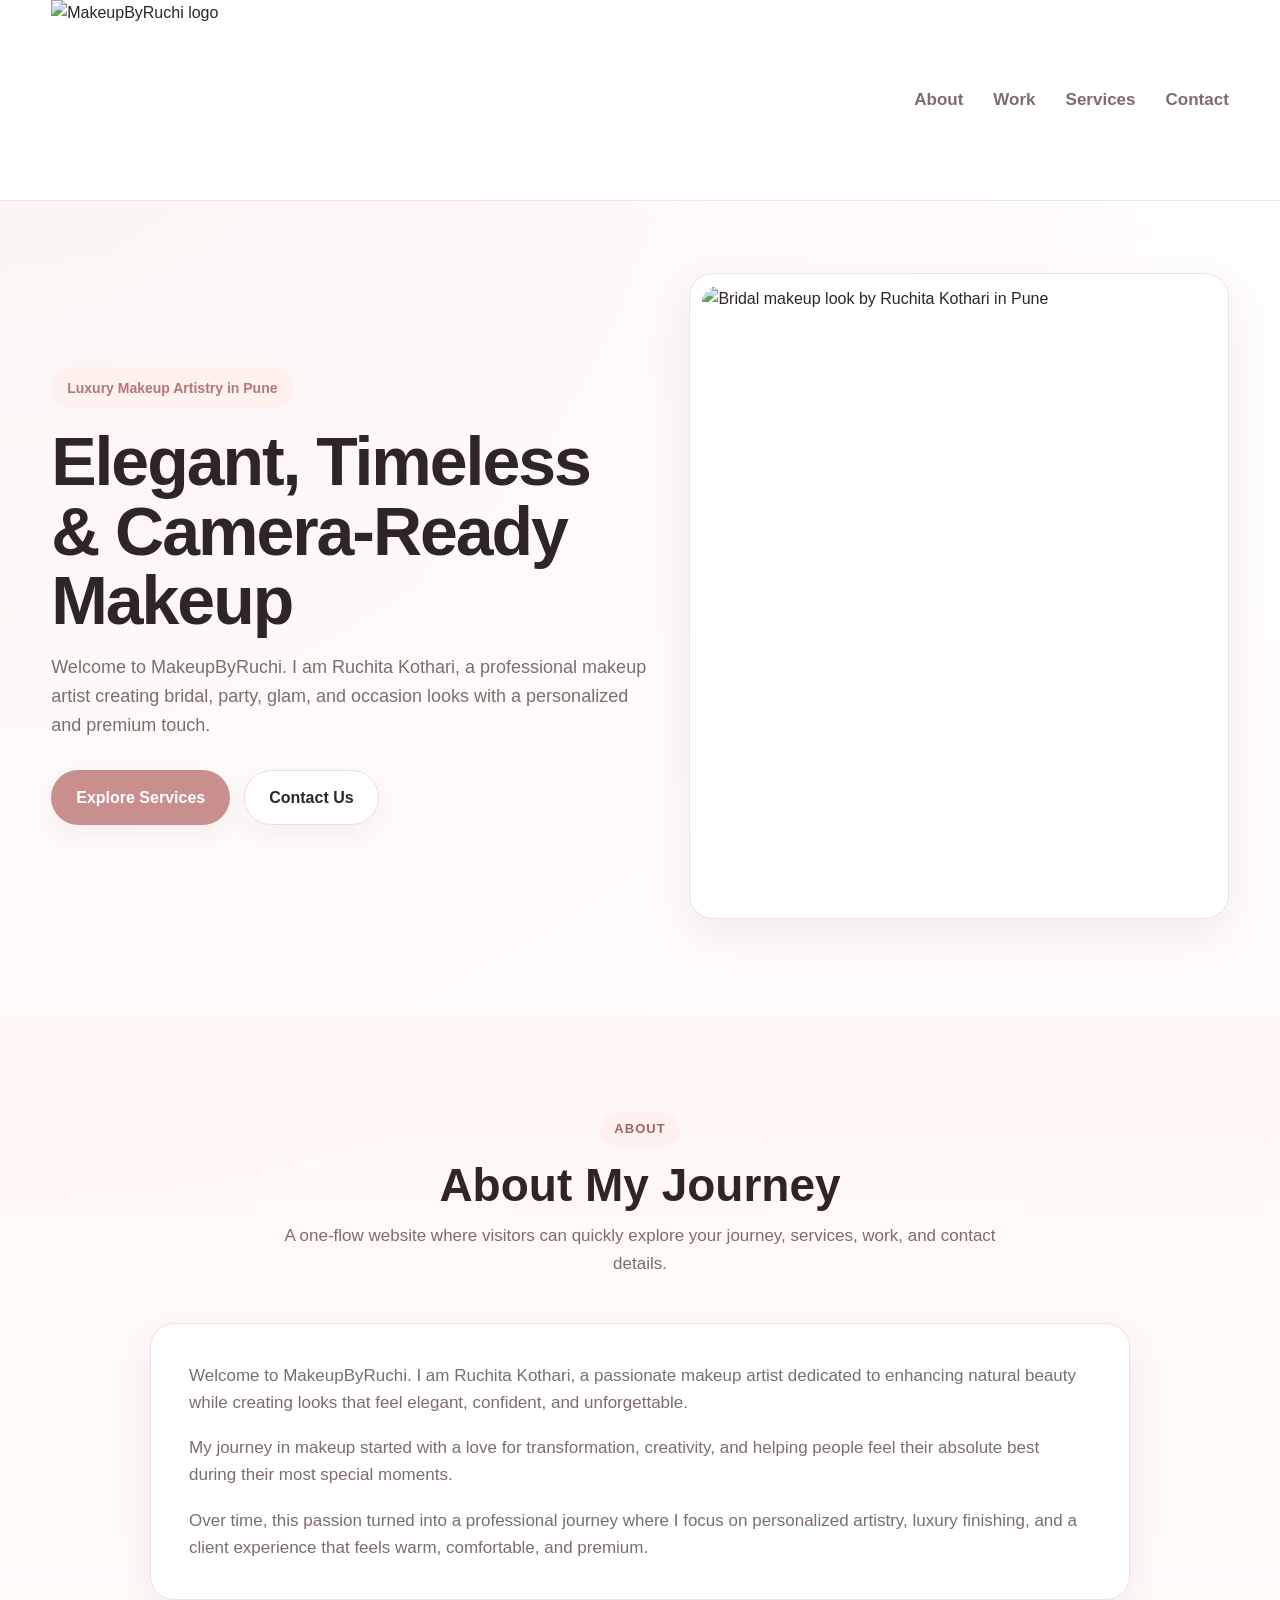
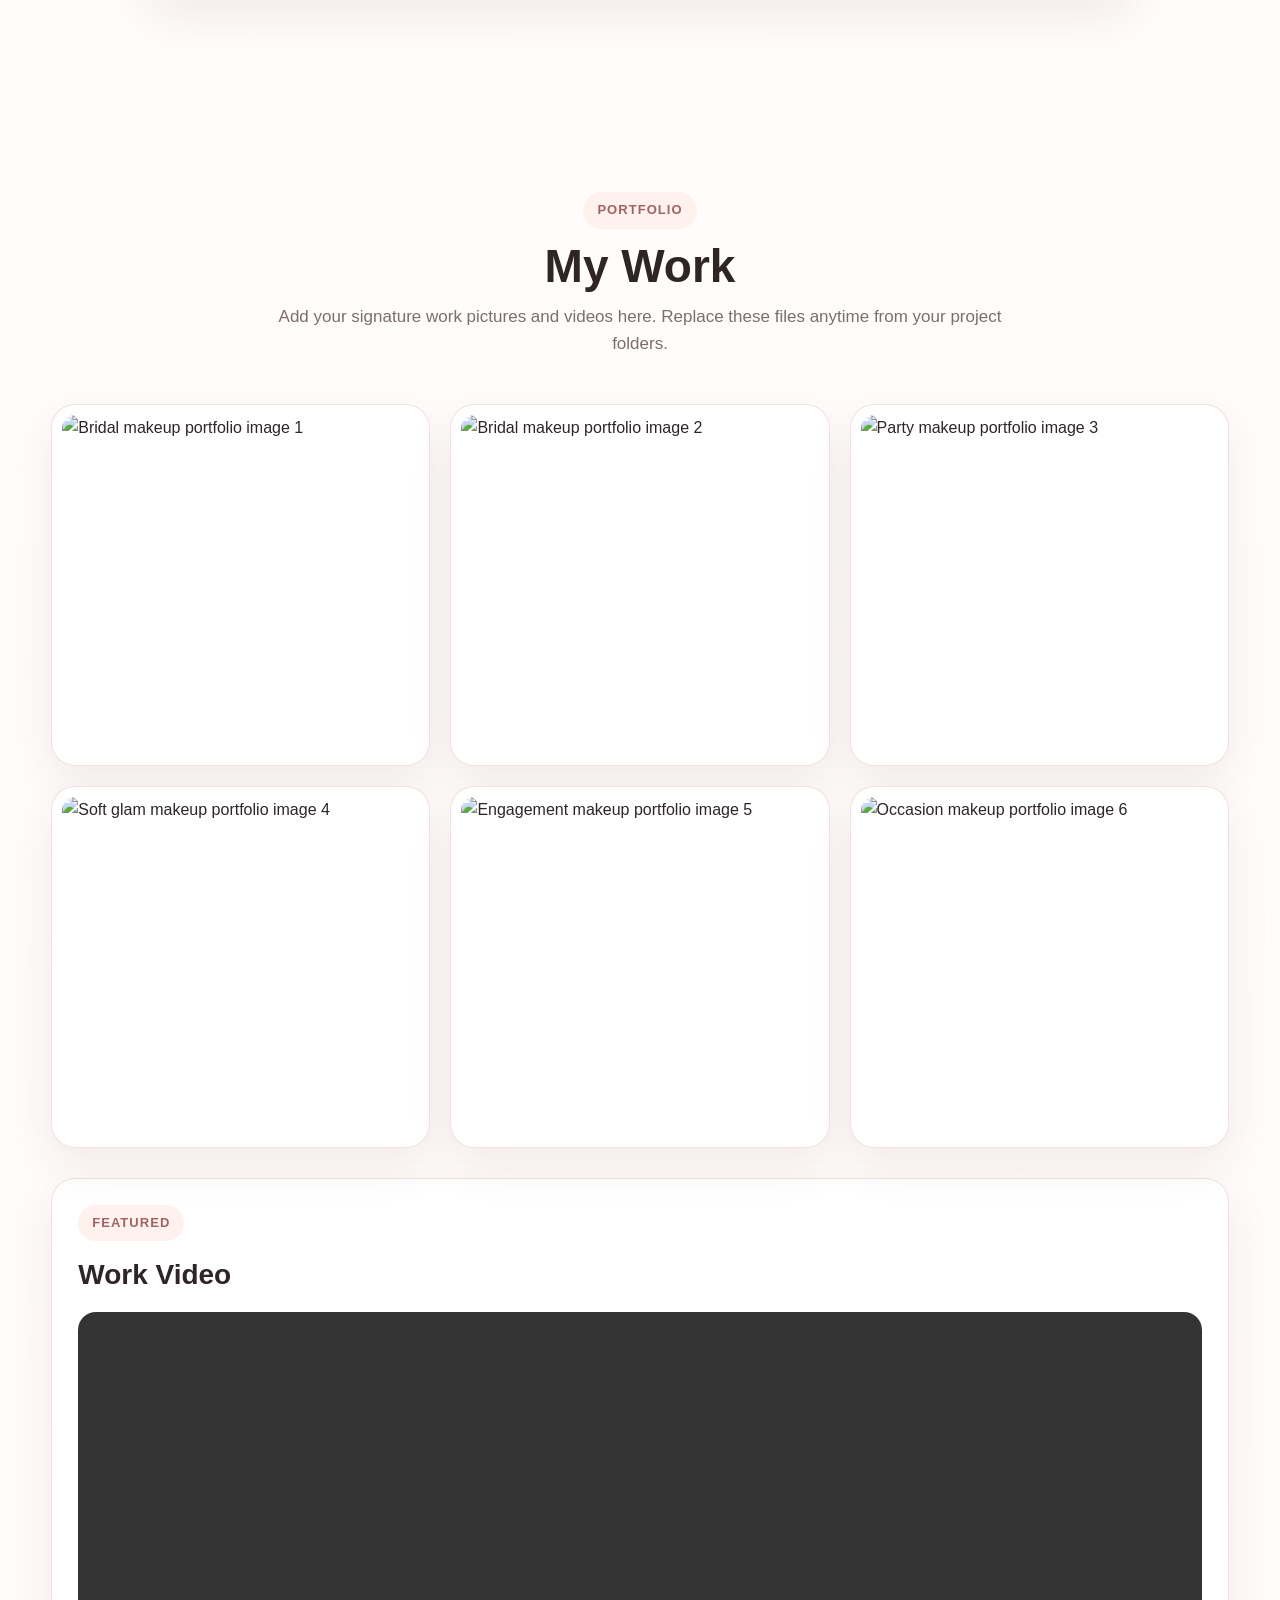
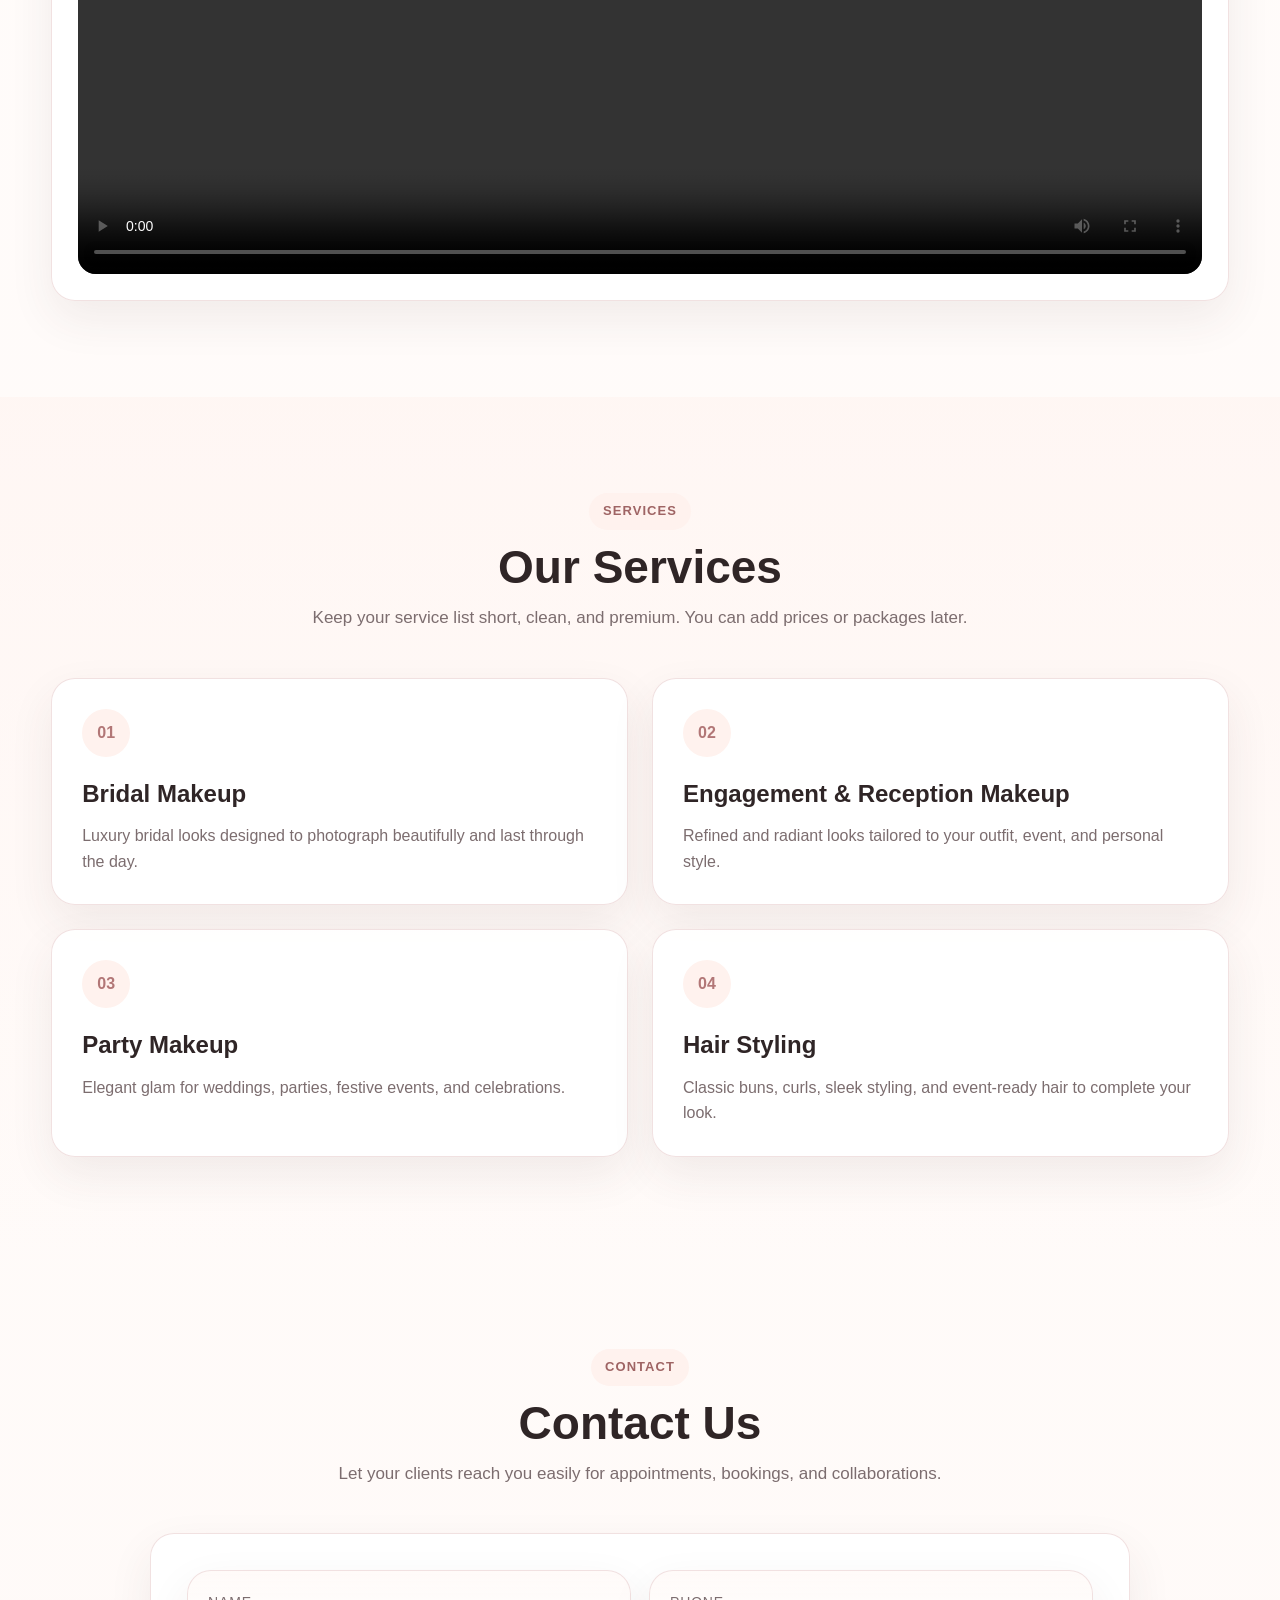
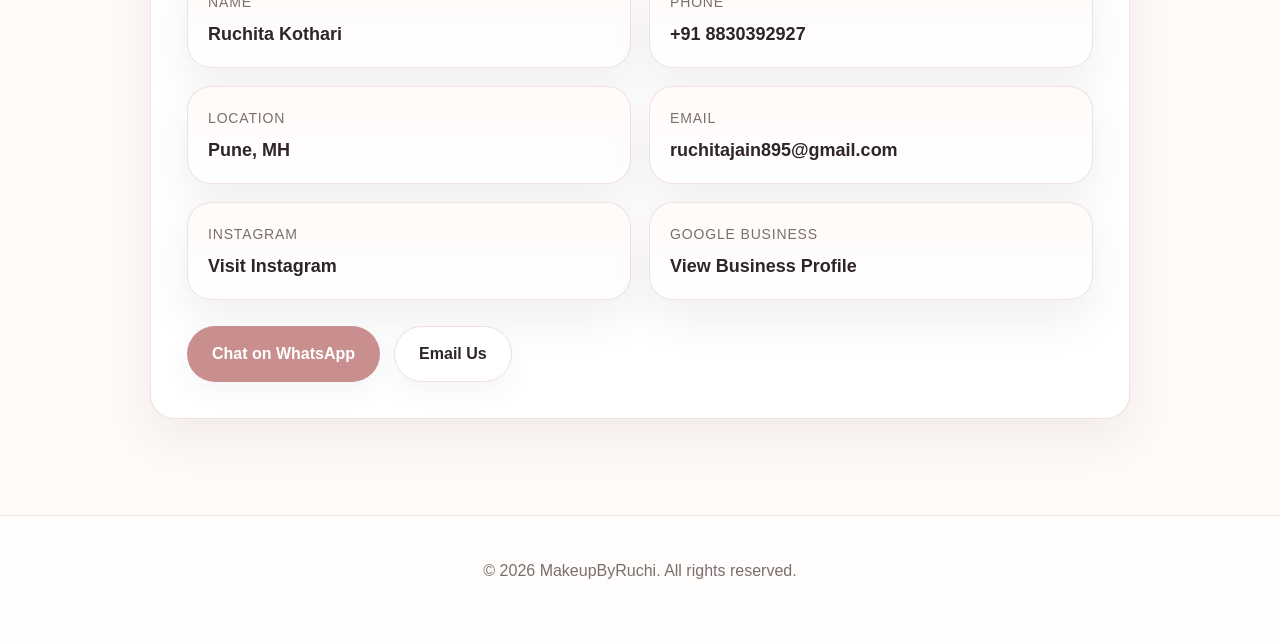
==== index.html @ 7f5839e6 "Add files via upload" ====
<!DOCTYPE html>
<html lang="en">
<head>
  <meta charset="UTF-8" />
  <meta name="viewport" content="width=device-width, initial-scale=1.0" />

  <title>MakeupByRuchi | Bridal Makeup Artist in Pune</title>
  <meta
    name="description"
    content="MakeupByRuchi by Ruchita Kothari offers bridal, engagement, party, and occasion makeup services in Pune. View services, portfolio, and contact details."
  />
  <meta
    name="keywords"
    content="Makeup artist Pune, bridal makeup Pune, party makeup Pune, Ruchita Kothari, makeupbyruchi"
  />
  <meta name="author" content="Ruchita Kothari" />

  <link rel="stylesheet" href="style.css" />
</head>
<body>

  <header class="header">
    <div class="container nav">
      <a href="#home" class="logo" aria-label="MakeupByRuchi home">
        <img src="images/logo.png" alt="MakeupByRuchi logo" class="logo-img" />
      </a>

      <nav class="nav-links" id="navLinks" aria-label="Primary navigation">
        <a href="#about">About</a>
        <a href="#work">Work</a>
        <a href="#services">Services</a>
        <a href="#contact">Contact</a>
      </nav>

      <button class="menu-toggle" id="menuToggle" aria-label="Toggle menu">☰</button>
    </div>
  </header>

  <main>
    <section class="hero section" id="home">
      <div class="container hero-grid">
        <div class="hero-text">
          <span class="tagline">Luxury Makeup Artistry in Pune</span>
          <h1>Elegant, Timeless &amp; Camera-Ready Makeup</h1>
          <p>
            Welcome to MakeupByRuchi. I am Ruchita Kothari, a professional makeup artist
            creating bridal, party, glam, and occasion looks with a personalized and premium touch.
          </p>

          <div class="hero-buttons">
            <a class="btn btn-primary" href="#services">Explore Services</a>
            <a class="btn btn-secondary" href="#contact">Contact Us</a>
          </div>
        </div>

        <div class="hero-image-card">
          <img src="images/hero.png" alt="Bridal makeup look by Ruchita Kothari in Pune" />
        </div>
      </div>
    </section>

    <section class="section section-soft" id="about">
      <div class="container narrow-container">
        <div class="section-heading">
          <span class="section-kicker">About</span>
          <h2>About My Journey</h2>
          <p>
            A one-flow website where visitors can quickly explore your journey, services, work,
            and contact details.
          </p>
        </div>

        <div class="about-card">
          <p>
            Welcome to MakeupByRuchi. I am Ruchita Kothari, a passionate makeup artist dedicated
            to enhancing natural beauty while creating looks that feel elegant, confident, and unforgettable.
          </p>

          <p>
            My journey in makeup started with a love for transformation, creativity, and helping
            people feel their absolute best during their most special moments.
          </p>

          <p>
            Over time, this passion turned into a professional journey where I focus on personalized artistry,
            luxury finishing, and a client experience that feels warm, comfortable, and premium.
          </p>
        </div>
      </div>
    </section>

    <section class="section" id="work">
      <div class="container">
        <div class="section-heading">
          <span class="section-kicker">Portfolio</span>
          <h2>My Work</h2>
          <p>
            Add your signature work pictures and videos here. Replace these files anytime from your project folders.
          </p>
        </div>

        <div class="gallery-grid">
          <div class="gallery-item">
            <img src="images/1.jpg" alt="Bridal makeup portfolio image 1" />
          </div>
          <div class="gallery-item">
            <img src="images/2.jpg" alt="Bridal makeup portfolio image 2" />
          </div>
          <div class="gallery-item">
            <img src="images/3.jpg" alt="Party makeup portfolio image 3" />
          </div>
          <div class="gallery-item">
            <img src="images/4.jpg" alt="Soft glam makeup portfolio image 4" />
          </div>
          <div class="gallery-item">
            <img src="images/5.jpg" alt="Engagement makeup portfolio image 5" />
          </div>
          <div class="gallery-item">
            <img src="images/6.jpg" alt="Occasion makeup portfolio image 6" />
          </div>
        </div>

        <div class="video-section">
          <div class="video-header">
            <span class="section-kicker">Featured</span>
            <h3>Work Video</h3>
          </div>
          <video controls preload="metadata">
            <source src="videos/sample-work.mp4" type="video/mp4" />
            Your browser does not support video playback.
          </video>
        </div>
      </div>
    </section>

    <section class="section section-soft" id="services">
      <div class="container">
        <div class="section-heading">
          <span class="section-kicker">Services</span>
          <h2>Our Services</h2>
          <p>
            Keep your service list short, clean, and premium. You can add prices or packages later.
          </p>
        </div>

        <div class="services-grid">
          <div class="service-card">
            <div class="service-number">01</div>
            <h3>Bridal Makeup</h3>
            <p>Luxury bridal looks designed to photograph beautifully and last through the day.</p>
          </div>

          <div class="service-card">
            <div class="service-number">02</div>
            <h3>Engagement &amp; Reception Makeup</h3>
            <p>Refined and radiant looks tailored to your outfit, event, and personal style.</p>
          </div>

          <div class="service-card">
            <div class="service-number">03</div>
            <h3>Party Makeup</h3>
            <p>Elegant glam for weddings, parties, festive events, and celebrations.</p>
          </div>

          <div class="service-card">
            <div class="service-number">04</div>
            <h3>Hair Styling</h3>
            <p>Classic buns, curls, sleek styling, and event-ready hair to complete your look.</p>
          </div>
        </div>
      </div>
    </section>

    <section class="section" id="contact">
      <div class="container narrow-container">
        <div class="section-heading">
          <span class="section-kicker">Contact</span>
          <h2>Contact Us</h2>
          <p>
            Let your clients reach you easily for appointments, bookings, and collaborations.
          </p>
        </div>

        <div class="contact-card">
          <div class="contact-grid">
            <div class="contact-item">
              <span>Name</span>
              <strong>Ruchita Kothari</strong>
            </div>

            <div class="contact-item">
              <span>Phone</span>
              <strong><a href="tel:+918830392927">+91 8830392927</a></strong>
            </div>

            <div class="contact-item">
              <span>Location</span>
              <strong>Pune, MH</strong>
            </div>

            <div class="contact-item">
              <span>Email</span>
              <strong><a href="mailto:ruchitajain895@gmail.com">ruchitajain895@gmail.com</a></strong>
            </div>

            <div class="contact-item">
              <span>Instagram</span>
              <strong>
                <a href="https://www.instagram.com/ruchi_kotharijain?igsh=ejV6Nm9hdGU2Ynhp" target="_blank" rel="noopener">
                  Visit Instagram
                </a>
              </strong>
            </div>

            <div class="contact-item">
              <span>Google Business</span>
              <strong>
                <a href="https://maps.app.goo.gl/your-google-business-link" target="_blank" rel="noopener">
                  View Business Profile
                </a>
              </strong>
            </div>
          </div>

          <div class="contact-buttons">
            <a class="btn btn-primary" href="https://wa.me/918830392927" target="_blank" rel="noopener">
              Chat on WhatsApp
            </a>

            <a class="btn btn-secondary" href="mailto:ruchitajain895@gmail.com">
              Email Us
            </a>
          </div>
        </div>
      </div>
    </section>
  </main>

  <footer class="footer">
    <div class="container">
      <p>© 2026 MakeupByRuchi. All rights reserved.</p>
    </div>
  </footer>

  <script src="script.js"></script>
</body>
</html>
---- style.css ----
:root {
  --bg: #fffaf8;
  --bg-soft: #fff4f1;
  --text: #2f2526;
  --muted: #7c6d6f;
  --primary: #c98f8f;
  --primary-dark: #b27777;
  --primary-deep: #9f6464;
  --white: #ffffff;
  --border: #f0dede;
  --soft: #fff2ee;
  --shadow: 0 18px 45px rgba(80, 50, 50, 0.08);
  --shadow-soft: 0 10px 24px rgba(80, 50, 50, 0.05);
  --radius: 24px;
  --radius-sm: 18px;
  --max-width: 1180px;
  --transition: 0.3s ease;
}

* {
  box-sizing: border-box;
}

html {
  scroll-behavior: smooth;
}

body {
  margin: 0;
  font-family: Arial, Helvetica, sans-serif;
  background:
    radial-gradient(circle at top left, rgba(201, 143, 143, 0.08), transparent 22%),
    linear-gradient(to bottom, #fffdfc, var(--bg));
  color: var(--text);
  line-height: 1.6;
}

img,
video {
  max-width: 100%;
  display: block;
}

a {
  text-decoration: none;
  color: inherit;
}

.container {
  width: min(92%, var(--max-width));
  margin: 0 auto;
}

.narrow-container {
  width: min(92%, 980px);
}

.section {
  padding: 96px 0;
}

.section-soft {
  background: linear-gradient(180deg, rgba(255, 242, 238, 0.5), rgba(255, 255, 255, 0));
}

.section-heading {
  text-align: center;
  margin-bottom: 46px;
}

.section-kicker {
  display: inline-block;
  margin-bottom: 12px;
  padding: 8px 14px;
  border-radius: 999px;
  background: var(--soft);
  color: var(--primary-deep);
  font-size: 13px;
  font-weight: 700;
  letter-spacing: 0.08em;
  text-transform: uppercase;
}

.section-heading h2 {
  font-size: clamp(32px, 4vw, 46px);
  line-height: 1.1;
  margin: 0 0 12px;
}

.section-heading p {
  color: var(--muted);
  max-width: 760px;
  margin: 0 auto;
  font-size: 17px;
}

.header {
  position: sticky;
  top: 0;
  z-index: 1000;
  background-color: #FFFFFF;
  backdrop-filter: blur(14px);
  border-bottom: 1px solid rgba(240, 222, 222, 0.8);
}

.nav {
  display: flex;
  align-items: center;
  justify-content: space-between;
  min-height: 120px;
  gap: 28px;
}

.logo {
  flex: 2.2;
  display: flex;
  align-items: center;
}

.logo-img {
  height: 200px;
  width: 400px;
}

.nav-links {
  display: flex;
  align-items: center;
  justify-content: flex-end;
  gap: 30px;
  flex-shrink: 0;
}

.nav-links a {
  position: relative;
  color: var(--muted);
  font-size: 17px;
  font-weight: 700;
  transition: color var(--transition);
}

.nav-links a::after {
  content: "";
  position: absolute;
  left: 0;
  bottom: -8px;
  width: 100%;
  height: 2px;
  border-radius: 99px;
  background: var(--primary);
  transform: scaleX(0);
  transform-origin: center;
  transition: transform var(--transition);
}

.nav-links a:hover {
  color: var(--primary-dark);
}

.nav-links a:hover::after {
  transform: scaleX(1);
}

.menu-toggle {
  display: none;
  font-size: 28px;
  border: none;
  background: transparent;
  cursor: pointer;
  color: var(--text);
  padding: 4px 8px;
}

.hero {
  padding-top: 72px;
}

.hero-grid {
  display: grid;
  grid-template-columns: minmax(0, 1.05fr) minmax(0, 0.95fr);
  gap: 42px;
  align-items: center;
}

.tagline {
  display: inline-block;
  background: var(--soft);
  color: var(--primary-dark);
  padding: 10px 16px;
  border-radius: 999px;
  font-weight: 700;
  font-size: 14px;
  margin-bottom: 18px;
}

.hero-text h1 {
  font-size: clamp(42px, 6vw, 68px);
  line-height: 1.02;
  margin: 0 0 18px;
  letter-spacing: -0.03em;
}

.hero-text p {
  color: var(--muted);
  font-size: 18px;
  margin: 0 0 30px;
  max-width: 620px;
}

.hero-buttons,
.contact-buttons {
  display: flex;
  gap: 14px;
  flex-wrap: wrap;
}

.btn {
  display: inline-flex;
  align-items: center;
  justify-content: center;
  padding: 14px 24px;
  border-radius: 999px;
  font-weight: 700;
  border: 1px solid transparent;
  transition:
    transform var(--transition),
    box-shadow var(--transition),
    border-color var(--transition),
    background var(--transition),
    color var(--transition);
  box-shadow: var(--shadow-soft);
}

.btn:hover {
  transform: translateY(-2px);
}

.btn-primary {
  background: var(--primary);
  color: var(--white);
}

.btn-primary:hover {
  background: var(--primary-dark);
}

.btn-secondary {
  background: var(--white);
  color: var(--text);
  border-color: var(--border);
}

.btn-secondary:hover {
  border-color: var(--primary);
  color: var(--primary-dark);
}

.hero-image-card,
.about-card,
.service-card,
.contact-card,
.contact-item,
.gallery-item,
.video-section {
  background: rgba(255, 255, 255, 0.92);
  border: 1px solid rgba(240, 222, 222, 0.9);
  border-radius: var(--radius);
  box-shadow: var(--shadow);
}

.hero-image-card {
  overflow: hidden;
  padding: 12px;
}

.hero-image-card img {
  width: 100%;
  height: 620px;
  object-fit: cover;
  border-radius: calc(var(--radius) - 8px);
}

.about-card {
  padding: 38px;
}

.about-card p {
  color: var(--muted);
  margin: 0 0 18px;
  font-size: 17px;
}

.about-card p:last-child {
  margin-bottom: 0;
}

.gallery-grid {
  display: grid;
  grid-template-columns: repeat(3, minmax(0, 1fr));
  gap: 20px;
}

.gallery-item {
  overflow: hidden;
  padding: 10px;
  transition:
    transform var(--transition),
    box-shadow var(--transition);
}

.gallery-item:hover {
  transform: translateY(-4px);
}

.gallery-item img {
  width: 100%;
  height: 340px;
  object-fit: cover;
  border-radius: calc(var(--radius) - 10px);
}

.video-section {
  margin-top: 30px;
  padding: 26px;
}

.video-header {
  margin-bottom: 14px;
}

.video-section h3 {
  margin: 0;
  font-size: 28px;
}

.video-section video {
  width: 100%;
  border-radius: 18px;
  overflow: hidden;
}

.services-grid {
  display: grid;
  grid-template-columns: repeat(2, minmax(0, 1fr));
  gap: 24px;
}

.service-card {
  position: relative;
  padding: 30px;
  overflow: hidden;
  transition:
    transform var(--transition),
    box-shadow var(--transition);
}

.service-card:hover {
  transform: translateY(-4px);
}

.service-number {
  display: inline-flex;
  align-items: center;
  justify-content: center;
  width: 48px;
  height: 48px;
  margin-bottom: 18px;
  border-radius: 999px;
  background: var(--soft);
  color: var(--primary-dark);
  font-weight: 700;
}

.service-card h3 {
  margin: 0 0 10px;
  font-size: 24px;
}

.service-card p {
  color: var(--muted);
  margin: 0;
  font-size: 16px;
}

.contact-card {
  padding: 36px;
}

.contact-grid {
  display: grid;
  grid-template-columns: repeat(2, minmax(0, 1fr));
  gap: 18px;
  margin-bottom: 26px;
}

.contact-item {
  padding: 20px;
  background: linear-gradient(180deg, rgba(255, 250, 248, 0.9), rgba(255, 255, 255, 0.96));
}

.contact-item span {
  display: block;
  color: var(--muted);
  font-size: 14px;
  margin-bottom: 8px;
  text-transform: uppercase;
  letter-spacing: 0.06em;
}

.contact-item strong {
  font-size: 18px;
  line-height: 1.4;
}

.contact-item a {
  transition: color var(--transition);
}

.contact-item a:hover {
  color: var(--primary-dark);
}

.footer {
  padding: 26px 0 42px;
  text-align: center;
  color: var(--muted);
  border-top: 1px solid rgba(240, 222, 222, 0.7);
  background: rgba(255, 255, 255, 0.45);
}

@media (max-width: 1100px) {
  .logo-img {
    height: 76px;
    max-width: 300px;
  }

  .nav-links {
    gap: 22px;
  }

  .hero-image-card img {
    height: 540px;
  }
}

@media (max-width: 920px) {
  .section {
    padding: 80px 0;
  }

  .nav {
    min-height: 82px;
  }

  .logo-img {
    height: 68px;
    max-width: 240px;
  }

  .hero-grid,
  .gallery-grid,
  .services-grid,
  .contact-grid {
    grid-template-columns: 1fr;
  }

  .hero-image-card img {
    height: 420px;
  }

  .nav-links {
    position: absolute;
    top: calc(100% + 8px);
    right: 4%;
    width: min(240px, 88vw);
    padding: 18px;
    border: 1px solid var(--border);
    border-radius: 20px;
    background: rgba(255, 255, 255, 0.98);
    box-shadow: var(--shadow);
    flex-direction: column;
    align-items: flex-start;
    gap: 16px;
    display: none;
  }

  .nav-links.active {
    display: flex;
  }

  .nav-links a::after {
    display: none;
  }

  .menu-toggle {
    display: block;
    flex-shrink: 0;
  }
}

@media (max-width: 640px) {
  .container,
  .narrow-container {
    width: min(92%, 100%);
  }

  .nav {
    gap: 14px;
  }

  .logo-img {
    height: 58px;
    max-width: 200px;
  }

  .hero {
    padding-top: 48px;
  }

  .hero-text h1 {
    font-size: clamp(34px, 10vw, 48px);
  }

  .hero-text p,
  .section-heading p,
  .about-card p,
  .service-card p {
    font-size: 16px;
  }

  .about-card,
  .service-card,
  .contact-card,
  .video-section {
    padding: 24px;
  }

  .gallery-item img {
    height: 300px;
  }

  .contact-item strong {
    font-size: 17px;
  }
}
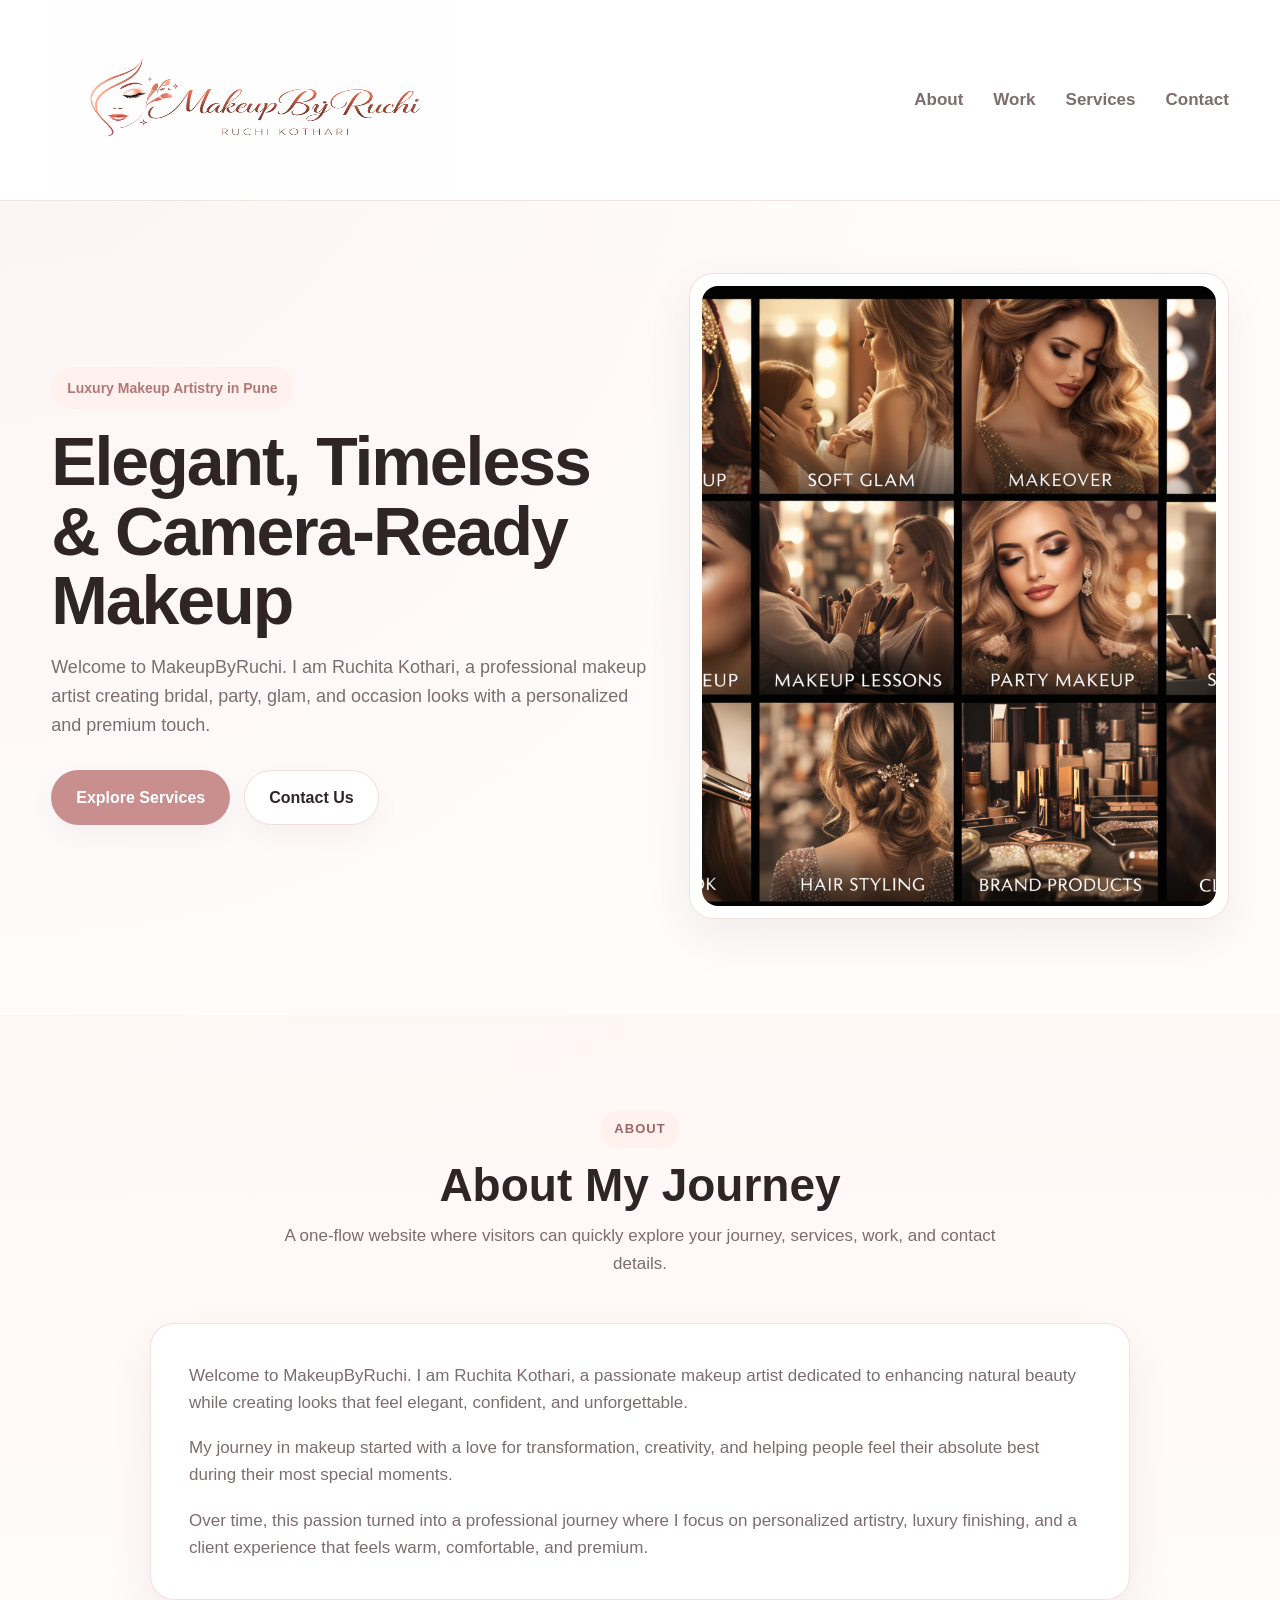
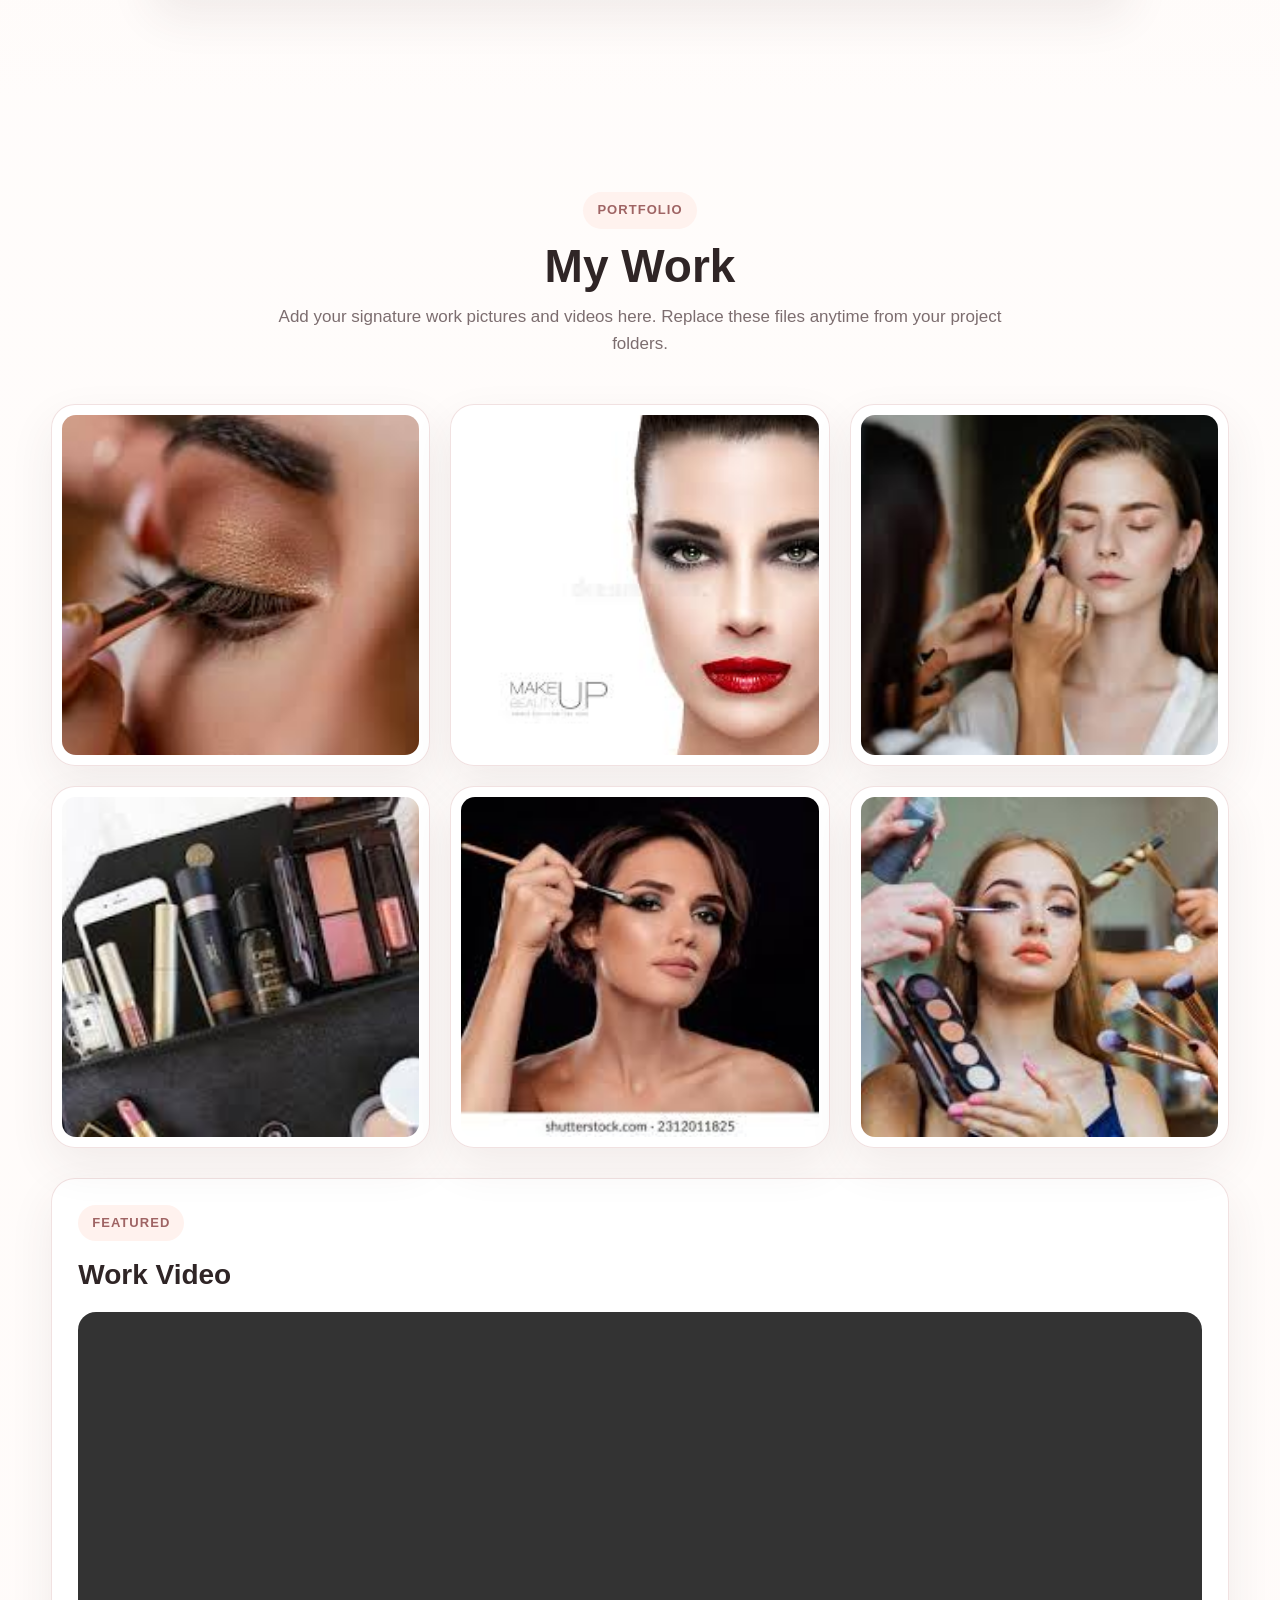
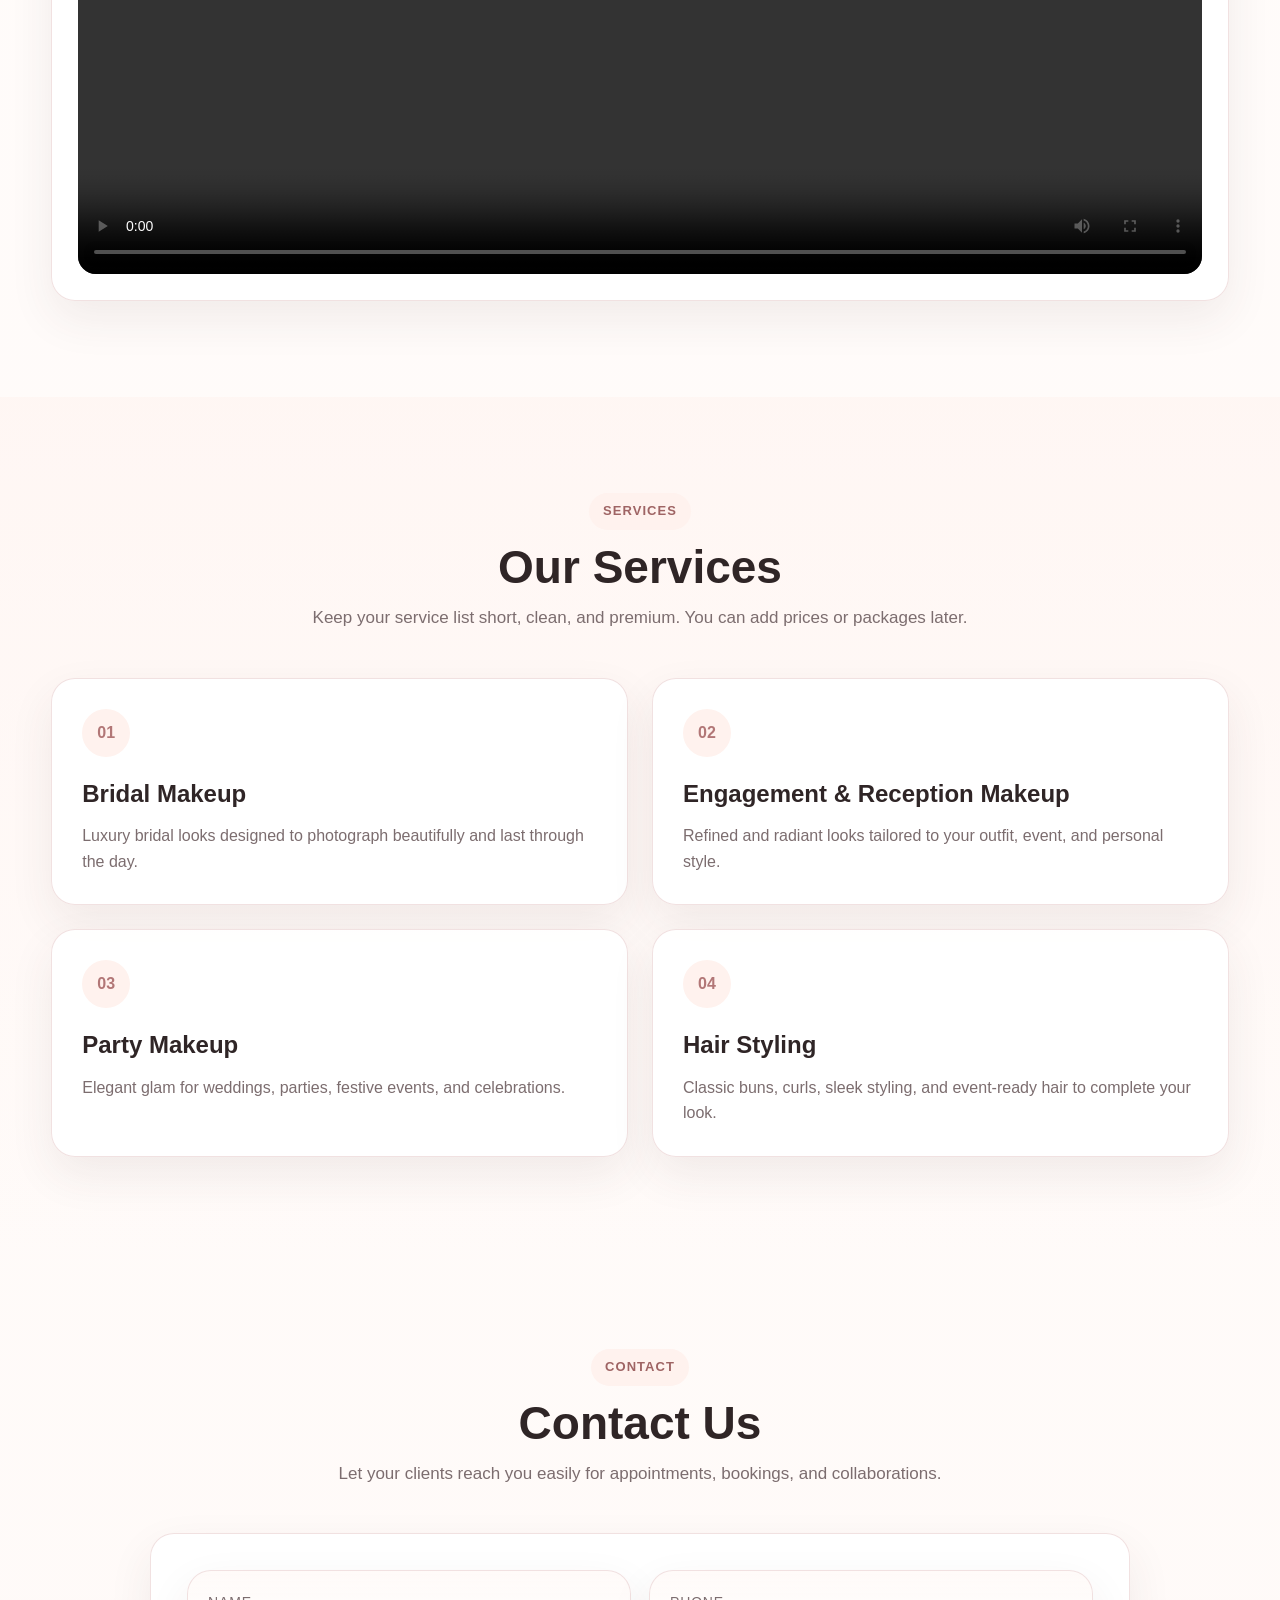
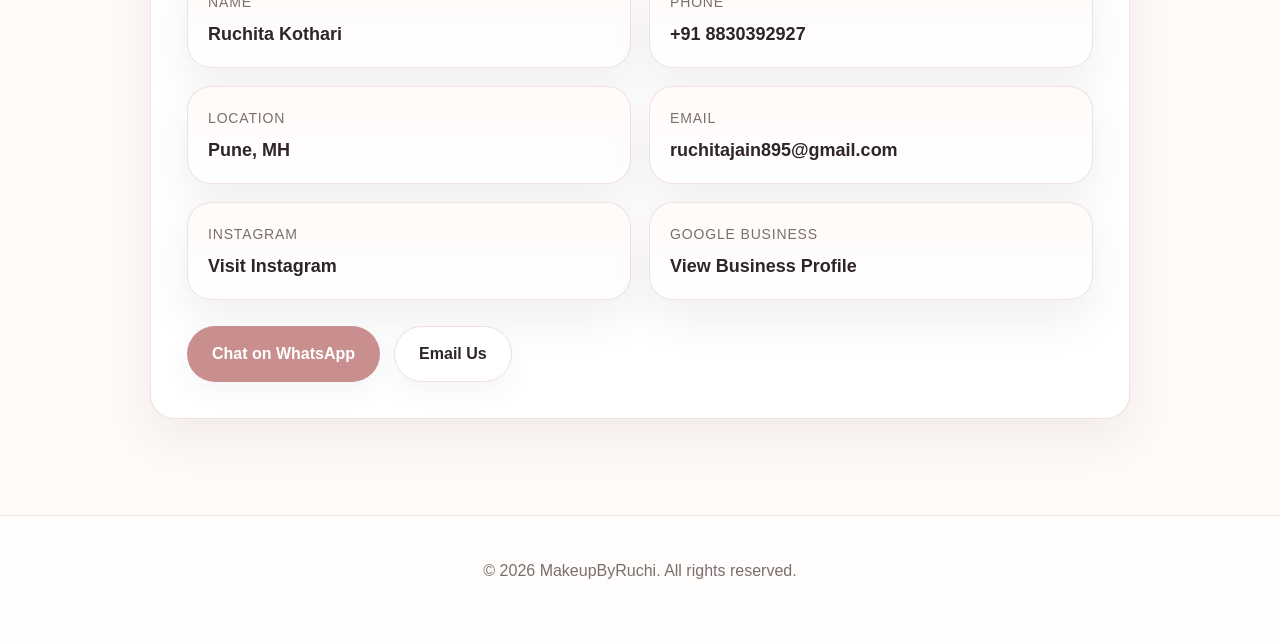
==== commit 7d1f31d5: "Install Vercel Web Analytics ## Vercel Web Analytics Implementation  Successfully implemented Vercel" ====
--- a/index.html
+++ b/index.html
@@ -1,247 +1,248 @@
-<!DOCTYPE html>
-<html lang="en">
-<head>
-  <meta charset="UTF-8" />
-  <meta name="viewport" content="width=device-width, initial-scale=1.0" />
-
-  <title>MakeupByRuchi | Bridal Makeup Artist in Pune</title>
-  <meta
-    name="description"
-    content="MakeupByRuchi by Ruchita Kothari offers bridal, engagement, party, and occasion makeup services in Pune. View services, portfolio, and contact details."
-  />
-  <meta
-    name="keywords"
-    content="Makeup artist Pune, bridal makeup Pune, party makeup Pune, Ruchita Kothari, makeupbyruchi"
-  />
-  <meta name="author" content="Ruchita Kothari" />
-
-  <link rel="stylesheet" href="style.css" />
-</head>
-<body>
-
-  <header class="header">
-    <div class="container nav">
-      <a href="#home" class="logo" aria-label="MakeupByRuchi home">
-        <img src="images/logo.png" alt="MakeupByRuchi logo" class="logo-img" />
-      </a>
-
-      <nav class="nav-links" id="navLinks" aria-label="Primary navigation">
-        <a href="#about">About</a>
-        <a href="#work">Work</a>
-        <a href="#services">Services</a>
-        <a href="#contact">Contact</a>
-      </nav>
-
-      <button class="menu-toggle" id="menuToggle" aria-label="Toggle menu">☰</button>
-    </div>
-  </header>
-
-  <main>
-    <section class="hero section" id="home">
-      <div class="container hero-grid">
-        <div class="hero-text">
-          <span class="tagline">Luxury Makeup Artistry in Pune</span>
-          <h1>Elegant, Timeless &amp; Camera-Ready Makeup</h1>
-          <p>
-            Welcome to MakeupByRuchi. I am Ruchita Kothari, a professional makeup artist
-            creating bridal, party, glam, and occasion looks with a personalized and premium touch.
-          </p>
-
-          <div class="hero-buttons">
-            <a class="btn btn-primary" href="#services">Explore Services</a>
-            <a class="btn btn-secondary" href="#contact">Contact Us</a>
-          </div>
-        </div>
-
-        <div class="hero-image-card">
-          <img src="images/hero.png" alt="Bridal makeup look by Ruchita Kothari in Pune" />
-        </div>
-      </div>
-    </section>
-
-    <section class="section section-soft" id="about">
-      <div class="container narrow-container">
-        <div class="section-heading">
-          <span class="section-kicker">About</span>
-          <h2>About My Journey</h2>
-          <p>
-            A one-flow website where visitors can quickly explore your journey, services, work,
-            and contact details.
-          </p>
-        </div>
-
-        <div class="about-card">
-          <p>
-            Welcome to MakeupByRuchi. I am Ruchita Kothari, a passionate makeup artist dedicated
-            to enhancing natural beauty while creating looks that feel elegant, confident, and unforgettable.
-          </p>
-
-          <p>
-            My journey in makeup started with a love for transformation, creativity, and helping
-            people feel their absolute best during their most special moments.
-          </p>
-
-          <p>
-            Over time, this passion turned into a professional journey where I focus on personalized artistry,
-            luxury finishing, and a client experience that feels warm, comfortable, and premium.
-          </p>
-        </div>
-      </div>
-    </section>
-
-    <section class="section" id="work">
-      <div class="container">
-        <div class="section-heading">
-          <span class="section-kicker">Portfolio</span>
-          <h2>My Work</h2>
-          <p>
-            Add your signature work pictures and videos here. Replace these files anytime from your project folders.
-          </p>
-        </div>
-
-        <div class="gallery-grid">
-          <div class="gallery-item">
-            <img src="images/1.jpg" alt="Bridal makeup portfolio image 1" />
-          </div>
-          <div class="gallery-item">
-            <img src="images/2.jpg" alt="Bridal makeup portfolio image 2" />
-          </div>
-          <div class="gallery-item">
-            <img src="images/3.jpg" alt="Party makeup portfolio image 3" />
-          </div>
-          <div class="gallery-item">
-            <img src="images/4.jpg" alt="Soft glam makeup portfolio image 4" />
-          </div>
-          <div class="gallery-item">
-            <img src="images/5.jpg" alt="Engagement makeup portfolio image 5" />
-          </div>
-          <div class="gallery-item">
-            <img src="images/6.jpg" alt="Occasion makeup portfolio image 6" />
-          </div>
-        </div>
-
-        <div class="video-section">
-          <div class="video-header">
-            <span class="section-kicker">Featured</span>
-            <h3>Work Video</h3>
-          </div>
-          <video controls preload="metadata">
-            <source src="videos/sample-work.mp4" type="video/mp4" />
-            Your browser does not support video playback.
-          </video>
-        </div>
-      </div>
-    </section>
-
-    <section class="section section-soft" id="services">
-      <div class="container">
-        <div class="section-heading">
-          <span class="section-kicker">Services</span>
-          <h2>Our Services</h2>
-          <p>
-            Keep your service list short, clean, and premium. You can add prices or packages later.
-          </p>
-        </div>
-
-        <div class="services-grid">
-          <div class="service-card">
-            <div class="service-number">01</div>
-            <h3>Bridal Makeup</h3>
-            <p>Luxury bridal looks designed to photograph beautifully and last through the day.</p>
-          </div>
-
-          <div class="service-card">
-            <div class="service-number">02</div>
-            <h3>Engagement &amp; Reception Makeup</h3>
-            <p>Refined and radiant looks tailored to your outfit, event, and personal style.</p>
-          </div>
-
-          <div class="service-card">
-            <div class="service-number">03</div>
-            <h3>Party Makeup</h3>
-            <p>Elegant glam for weddings, parties, festive events, and celebrations.</p>
-          </div>
-
-          <div class="service-card">
-            <div class="service-number">04</div>
-            <h3>Hair Styling</h3>
-            <p>Classic buns, curls, sleek styling, and event-ready hair to complete your look.</p>
-          </div>
-        </div>
-      </div>
-    </section>
-
-    <section class="section" id="contact">
-      <div class="container narrow-container">
-        <div class="section-heading">
-          <span class="section-kicker">Contact</span>
-          <h2>Contact Us</h2>
-          <p>
-            Let your clients reach you easily for appointments, bookings, and collaborations.
-          </p>
-        </div>
-
-        <div class="contact-card">
-          <div class="contact-grid">
-            <div class="contact-item">
-              <span>Name</span>
-              <strong>Ruchita Kothari</strong>
-            </div>
-
-            <div class="contact-item">
-              <span>Phone</span>
-              <strong><a href="tel:+918830392927">+91 8830392927</a></strong>
-            </div>
-
-            <div class="contact-item">
-              <span>Location</span>
-              <strong>Pune, MH</strong>
-            </div>
-
-            <div class="contact-item">
-              <span>Email</span>
-              <strong><a href="mailto:ruchitajain895@gmail.com">ruchitajain895@gmail.com</a></strong>
-            </div>
-
-            <div class="contact-item">
-              <span>Instagram</span>
-              <strong>
-                <a href="https://www.instagram.com/ruchi_kotharijain?igsh=ejV6Nm9hdGU2Ynhp" target="_blank" rel="noopener">
-                  Visit Instagram
-                </a>
-              </strong>
-            </div>
-
-            <div class="contact-item">
-              <span>Google Business</span>
-              <strong>
-                <a href="https://maps.app.goo.gl/your-google-business-link" target="_blank" rel="noopener">
-                  View Business Profile
-                </a>
-              </strong>
-            </div>
-          </div>
-
-          <div class="contact-buttons">
-            <a class="btn btn-primary" href="https://wa.me/918830392927" target="_blank" rel="noopener">
-              Chat on WhatsApp
-            </a>
-
-            <a class="btn btn-secondary" href="mailto:ruchitajain895@gmail.com">
-              Email Us
-            </a>
-          </div>
-        </div>
-      </div>
-    </section>
-  </main>
-
-  <footer class="footer">
-    <div class="container">
-      <p>© 2026 MakeupByRuchi. All rights reserved.</p>
-    </div>
-  </footer>
-
-  <script src="script.js"></script>
-</body>
+<!DOCTYPE html>
+<html lang="en">
+<head>
+  <meta charset="UTF-8" />
+  <meta name="viewport" content="width=device-width, initial-scale=1.0" />
+
+  <title>MakeupByRuchi | Bridal Makeup Artist in Pune</title>
+  <meta
+    name="description"
+    content="MakeupByRuchi by Ruchita Kothari offers bridal, engagement, party, and occasion makeup services in Pune. View services, portfolio, and contact details."
+  />
+  <meta
+    name="keywords"
+    content="Makeup artist Pune, bridal makeup Pune, party makeup Pune, Ruchita Kothari, makeupbyruchi"
+  />
+  <meta name="author" content="Ruchita Kothari" />
+
+  <link rel="stylesheet" href="style.css" />
+  <script defer src="https://cdn.vercel-insights.com/v1/script.js"></script>
+</head>
+<body>
+
+  <header class="header">
+    <div class="container nav">
+      <a href="#home" class="logo" aria-label="MakeupByRuchi home">
+        <img src="images/logo.png" alt="MakeupByRuchi logo" class="logo-img" />
+      </a>
+
+      <nav class="nav-links" id="navLinks" aria-label="Primary navigation">
+        <a href="#about">About</a>
+        <a href="#work">Work</a>
+        <a href="#services">Services</a>
+        <a href="#contact">Contact</a>
+      </nav>
+
+      <button class="menu-toggle" id="menuToggle" aria-label="Toggle menu">☰</button>
+    </div>
+  </header>
+
+  <main>
+    <section class="hero section" id="home">
+      <div class="container hero-grid">
+        <div class="hero-text">
+          <span class="tagline">Luxury Makeup Artistry in Pune</span>
+          <h1>Elegant, Timeless &amp; Camera-Ready Makeup</h1>
+          <p>
+            Welcome to MakeupByRuchi. I am Ruchita Kothari, a professional makeup artist
+            creating bridal, party, glam, and occasion looks with a personalized and premium touch.
+          </p>
+
+          <div class="hero-buttons">
+            <a class="btn btn-primary" href="#services">Explore Services</a>
+            <a class="btn btn-secondary" href="#contact">Contact Us</a>
+          </div>
+        </div>
+
+        <div class="hero-image-card">
+          <img src="images/hero.png" alt="Bridal makeup look by Ruchita Kothari in Pune" />
+        </div>
+      </div>
+    </section>
+
+    <section class="section section-soft" id="about">
+      <div class="container narrow-container">
+        <div class="section-heading">
+          <span class="section-kicker">About</span>
+          <h2>About My Journey</h2>
+          <p>
+            A one-flow website where visitors can quickly explore your journey, services, work,
+            and contact details.
+          </p>
+        </div>
+
+        <div class="about-card">
+          <p>
+            Welcome to MakeupByRuchi. I am Ruchita Kothari, a passionate makeup artist dedicated
+            to enhancing natural beauty while creating looks that feel elegant, confident, and unforgettable.
+          </p>
+
+          <p>
+            My journey in makeup started with a love for transformation, creativity, and helping
+            people feel their absolute best during their most special moments.
+          </p>
+
+          <p>
+            Over time, this passion turned into a professional journey where I focus on personalized artistry,
+            luxury finishing, and a client experience that feels warm, comfortable, and premium.
+          </p>
+        </div>
+      </div>
+    </section>
+
+    <section class="section" id="work">
+      <div class="container">
+        <div class="section-heading">
+          <span class="section-kicker">Portfolio</span>
+          <h2>My Work</h2>
+          <p>
+            Add your signature work pictures and videos here. Replace these files anytime from your project folders.
+          </p>
+        </div>
+
+        <div class="gallery-grid">
+          <div class="gallery-item">
+            <img src="images/1.jpg" alt="Bridal makeup portfolio image 1" />
+          </div>
+          <div class="gallery-item">
+            <img src="images/2.jpg" alt="Bridal makeup portfolio image 2" />
+          </div>
+          <div class="gallery-item">
+            <img src="images/3.jpg" alt="Party makeup portfolio image 3" />
+          </div>
+          <div class="gallery-item">
+            <img src="images/4.jpg" alt="Soft glam makeup portfolio image 4" />
+          </div>
+          <div class="gallery-item">
+            <img src="images/5.jpg" alt="Engagement makeup portfolio image 5" />
+          </div>
+          <div class="gallery-item">
+            <img src="images/6.jpg" alt="Occasion makeup portfolio image 6" />
+          </div>
+        </div>
+
+        <div class="video-section">
+          <div class="video-header">
+            <span class="section-kicker">Featured</span>
+            <h3>Work Video</h3>
+          </div>
+          <video controls preload="metadata">
+            <source src="videos/sample-work.mp4" type="video/mp4" />
+            Your browser does not support video playback.
+          </video>
+        </div>
+      </div>
+    </section>
+
+    <section class="section section-soft" id="services">
+      <div class="container">
+        <div class="section-heading">
+          <span class="section-kicker">Services</span>
+          <h2>Our Services</h2>
+          <p>
+            Keep your service list short, clean, and premium. You can add prices or packages later.
+          </p>
+        </div>
+
+        <div class="services-grid">
+          <div class="service-card">
+            <div class="service-number">01</div>
+            <h3>Bridal Makeup</h3>
+            <p>Luxury bridal looks designed to photograph beautifully and last through the day.</p>
+          </div>
+
+          <div class="service-card">
+            <div class="service-number">02</div>
+            <h3>Engagement &amp; Reception Makeup</h3>
+            <p>Refined and radiant looks tailored to your outfit, event, and personal style.</p>
+          </div>
+
+          <div class="service-card">
+            <div class="service-number">03</div>
+            <h3>Party Makeup</h3>
+            <p>Elegant glam for weddings, parties, festive events, and celebrations.</p>
+          </div>
+
+          <div class="service-card">
+            <div class="service-number">04</div>
+            <h3>Hair Styling</h3>
+            <p>Classic buns, curls, sleek styling, and event-ready hair to complete your look.</p>
+          </div>
+        </div>
+      </div>
+    </section>
+
+    <section class="section" id="contact">
+      <div class="container narrow-container">
+        <div class="section-heading">
+          <span class="section-kicker">Contact</span>
+          <h2>Contact Us</h2>
+          <p>
+            Let your clients reach you easily for appointments, bookings, and collaborations.
+          </p>
+        </div>
+
+        <div class="contact-card">
+          <div class="contact-grid">
+            <div class="contact-item">
+              <span>Name</span>
+              <strong>Ruchita Kothari</strong>
+            </div>
+
+            <div class="contact-item">
+              <span>Phone</span>
+              <strong><a href="tel:+918830392927">+91 8830392927</a></strong>
+            </div>
+
+            <div class="contact-item">
+              <span>Location</span>
+              <strong>Pune, MH</strong>
+            </div>
+
+            <div class="contact-item">
+              <span>Email</span>
+              <strong><a href="mailto:ruchitajain895@gmail.com">ruchitajain895@gmail.com</a></strong>
+            </div>
+
+            <div class="contact-item">
+              <span>Instagram</span>
+              <strong>
+                <a href="https://www.instagram.com/ruchi_kotharijain?igsh=ejV6Nm9hdGU2Ynhp" target="_blank" rel="noopener">
+                  Visit Instagram
+                </a>
+              </strong>
+            </div>
+
+            <div class="contact-item">
+              <span>Google Business</span>
+              <strong>
+                <a href="https://maps.app.goo.gl/your-google-business-link" target="_blank" rel="noopener">
+                  View Business Profile
+                </a>
+              </strong>
+            </div>
+          </div>
+
+          <div class="contact-buttons">
+            <a class="btn btn-primary" href="https://wa.me/918830392927" target="_blank" rel="noopener">
+              Chat on WhatsApp
+            </a>
+
+            <a class="btn btn-secondary" href="mailto:ruchitajain895@gmail.com">
+              Email Us
+            </a>
+          </div>
+        </div>
+      </div>
+    </section>
+  </main>
+
+  <footer class="footer">
+    <div class="container">
+      <p>© 2026 MakeupByRuchi. All rights reserved.</p>
+    </div>
+  </footer>
+
+  <script src="script.js"></script>
+</body>
 </html>
